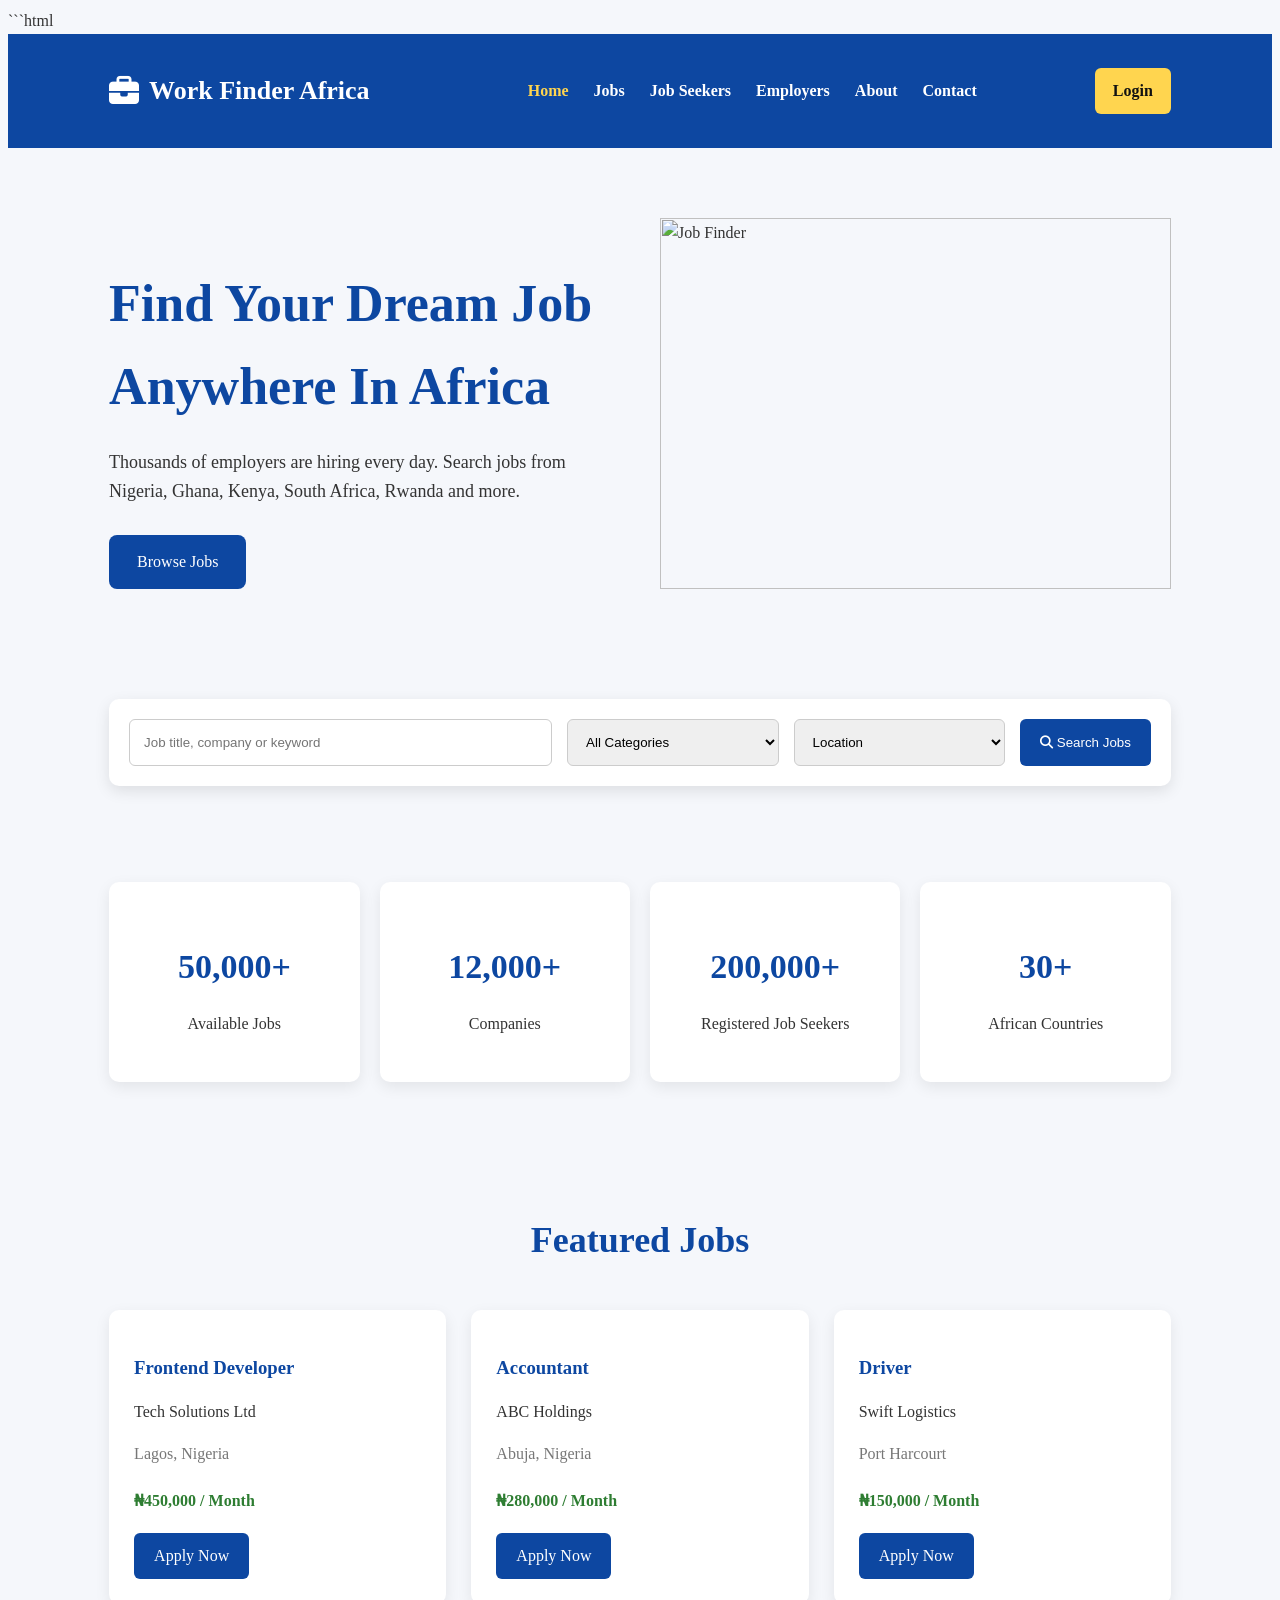
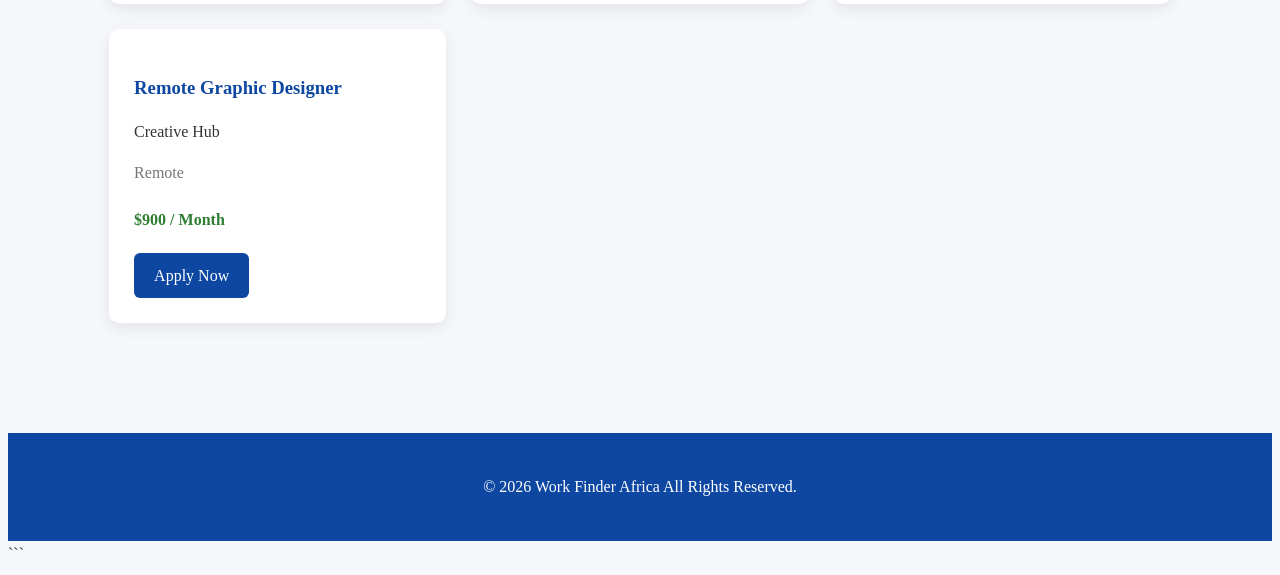
==== index.html @ f165916e "Create index.html" ====
```html
<!DOCTYPE html>
<html lang="en">
<head>
<meta charset="UTF-8">
<meta name="viewport" content="width=device-width, initial-scale=1.0">
<title>Work Finder Africa | Find Jobs Across Africa</title>

<link rel="stylesheet" href="css/style.css">
<link rel="stylesheet"
href="https://cdnjs.cloudflare.com/ajax/libs/font-awesome/6.5.2/css/all.min.css">

</head>

<body>

<!-- Navigation -->

<header>

<div class="logo">
<i class="fa-solid fa-briefcase"></i>
<h2>Work Finder Africa</h2>
</div>

<nav>

<ul>

<li><a href="index.html" class="active">Home</a></li>

<li><a href="jobs.html">Jobs</a></li>

<li><a href="register.html">Job Seekers</a></li>

<li><a href="employer.html">Employers</a></li>

<li><a href="about.html">About</a></li>

<li><a href="contact.html">Contact</a></li>

</ul>

</nav>

<a href="login.html" class="login-btn">
Login
</a>

</header>

<!-- Hero -->

<section class="hero">

<div class="hero-text">

<h1>
Find Your Dream Job Anywhere In Africa
</h1>

<p>

Thousands of employers are hiring every day.

Search jobs from Nigeria, Ghana, Kenya, South Africa,
Rwanda and more.

</p>

<a href="jobs.html" class="hero-btn">
Browse Jobs
</a>

</div>

<div class="hero-image">

<img src="images/hero-job.png"
alt="Job Finder">

</div>

</section>

<!-- Search -->

<section class="search-box">

<form>

<input
type="text"
placeholder="Job title, company or keyword">

<select>

<option>All Categories</option>

<option>IT & Software</option>

<option>Driving</option>

<option>Engineering</option>

<option>Healthcare</option>

<option>Banking</option>

<option>Remote Jobs</option>

<option>Teaching</option>

<option>Construction</option>

<option>Security</option>

<option>Hospitality</option>

</select>

<select>

<option>Location</option>

<option>Nigeria</option>

<option>Ghana</option>

<option>Kenya</option>

<option>South Africa</option>

<option>Rwanda</option>

<option>Uganda</option>

</select>

<button type="submit">

<i class="fa-solid fa-search"></i>

Search Jobs

</button>

</form>

</section>

<!-- Statistics -->

<section class="stats">

<div class="stat-card">

<h2>50,000+</h2>

<p>Available Jobs</p>

</div>

<div class="stat-card">

<h2>12,000+</h2>

<p>Companies</p>

</div>

<div class="stat-card">

<h2>200,000+</h2>

<p>Registered Job Seekers</p>

</div>

<div class="stat-card">

<h2>30+</h2>

<p>African Countries</p>

</div>

</section>

<!-- Featured Jobs -->

<section class="featured">

<h2>Featured Jobs</h2>

<div class="job-grid">

<div class="job-card">

<h3>Frontend Developer</h3>

<p>Tech Solutions Ltd</p>

<span>Lagos, Nigeria</span>

<h4>₦450,000 / Month</h4>

<a href="apply.html">
Apply Now
</a>

</div>

<div class="job-card">

<h3>Accountant</h3>

<p>ABC Holdings</p>

<span>Abuja, Nigeria</span>

<h4>₦280,000 / Month</h4>

<a href="apply.html">
Apply Now
</a>

</div>

<div class="job-card">

<h3>Driver</h3>

<p>Swift Logistics</p>

<span>Port Harcourt</span>

<h4>₦150,000 / Month</h4>

<a href="apply.html">
Apply Now
</a>

</div>

<div class="job-card">

<h3>Remote Graphic Designer</h3>

<p>Creative Hub</p>

<span>Remote</span>

<h4>$900 / Month</h4>

<a href="apply.html">
Apply Now
</a>

</div>

</div>

</section>

<footer>

<p>

© 2026 Work Finder Africa

All Rights Reserved.

</p>

</footer>

<script src="js/app.js"></script>

</body>

</html>
```
---- css/style.css ----
```css
/* ===========================
   Work Finder Africa
   style.css
=========================== */

*{
    margin:0;
    padding:0;
    box-sizing:border-box;
    font-family:Arial, Helvetica, sans-serif;
}

body{
    background:#f5f7fb;
    color:#333;
    line-height:1.6;
}

/* Header */

header{
    background:#0d47a1;
    color:#fff;
    padding:15px 8%;
    display:flex;
    justify-content:space-between;
    align-items:center;
    position:sticky;
    top:0;
    z-index:1000;
}

.logo{
    display:flex;
    align-items:center;
    gap:10px;
}

.logo h2{
    font-size:26px;
}

.logo i{
    font-size:30px;
}

nav ul{
    display:flex;
    list-style:none;
    gap:25px;
}

nav ul li a{
    color:#fff;
    text-decoration:none;
    font-weight:bold;
    transition:.3s;
}

nav ul li a:hover,
nav ul li a.active{
    color:#ffd54f;
}

.login-btn{
    text-decoration:none;
    background:#ffd54f;
    color:#111;
    padding:10px 18px;
    border-radius:6px;
    font-weight:bold;
}

/* Hero */

.hero{
    display:grid;
    grid-template-columns:repeat(auto-fit,minmax(320px,1fr));
    align-items:center;
    padding:70px 8%;
    gap:40px;
}

.hero h1{
    font-size:52px;
    color:#0d47a1;
    margin-bottom:20px;
}

.hero p{
    font-size:18px;
    margin-bottom:30px;
}

.hero-btn{
    display:inline-block;
    background:#0d47a1;
    color:#fff;
    padding:14px 28px;
    text-decoration:none;
    border-radius:8px;
    transition:.3s;
}

.hero-btn:hover{
    background:#1565c0;
}

.hero-image img{
    width:100%;
}

/* Search Box */

.search-box{
    padding:40px 8%;
}

.search-box form{
    background:#fff;
    padding:20px;
    border-radius:10px;
    box-shadow:0 5px 15px rgba(0,0,0,.1);
    display:grid;
    grid-template-columns:2fr 1fr 1fr auto;
    gap:15px;
}

.search-box input,
.search-box select{
    padding:14px;
    border:1px solid #ccc;
    border-radius:6px;
}

.search-box button{
    background:#0d47a1;
    color:#fff;
    border:none;
    padding:14px 20px;
    border-radius:6px;
    cursor:pointer;
}

.search-box button:hover{
    background:#1565c0;
}

/* Statistics */

.stats{
    display:grid;
    grid-template-columns:repeat(auto-fit,minmax(220px,1fr));
    gap:20px;
    padding:40px 8%;
}

.stat-card{
    background:#fff;
    padding:30px;
    text-align:center;
    border-radius:10px;
    box-shadow:0 5px 15px rgba(0,0,0,.08);
}

.stat-card h2{
    color:#0d47a1;
    font-size:34px;
    margin-bottom:10px;
}

/* Featured Jobs */

.featured{
    padding:60px 8%;
}

.featured h2{
    text-align:center;
    color:#0d47a1;
    margin-bottom:40px;
    font-size:36px;
}

.job-grid{
    display:grid;
    grid-template-columns:repeat(auto-fit,minmax(260px,1fr));
    gap:25px;
}

.job-card{
    background:#fff;
    padding:25px;
    border-radius:10px;
    box-shadow:0 5px 15px rgba(0,0,0,.08);
    transition:.3s;
}

.job-card:hover{
    transform:translateY(-6px);
}

.job-card h3{
    color:#0d47a1;
    margin-bottom:10px;
}

.job-card span{
    display:block;
    margin:10px 0;
    color:#777;
}

.job-card h4{
    color:#2e7d32;
    margin-bottom:20px;
}

.job-card a{
    display:inline-block;
    text-decoration:none;
    background:#0d47a1;
    color:#fff;
    padding:10px 20px;
    border-radius:6px;
}

.job-card a:hover{
    background:#1565c0;
}

/* Footer */

footer{
    background:#0d47a1;
    color:#fff;
    text-align:center;
    padding:25px;
    margin-top:50px;
}

/* Mobile */

@media(max-width:900px){

header{
    flex-direction:column;
    gap:15px;
}

nav ul{
    flex-wrap:wrap;
    justify-content:center;
}

.search-box form{
    grid-template-columns:1fr;
}

.hero h1{
    font-size:38px;
}

}
```
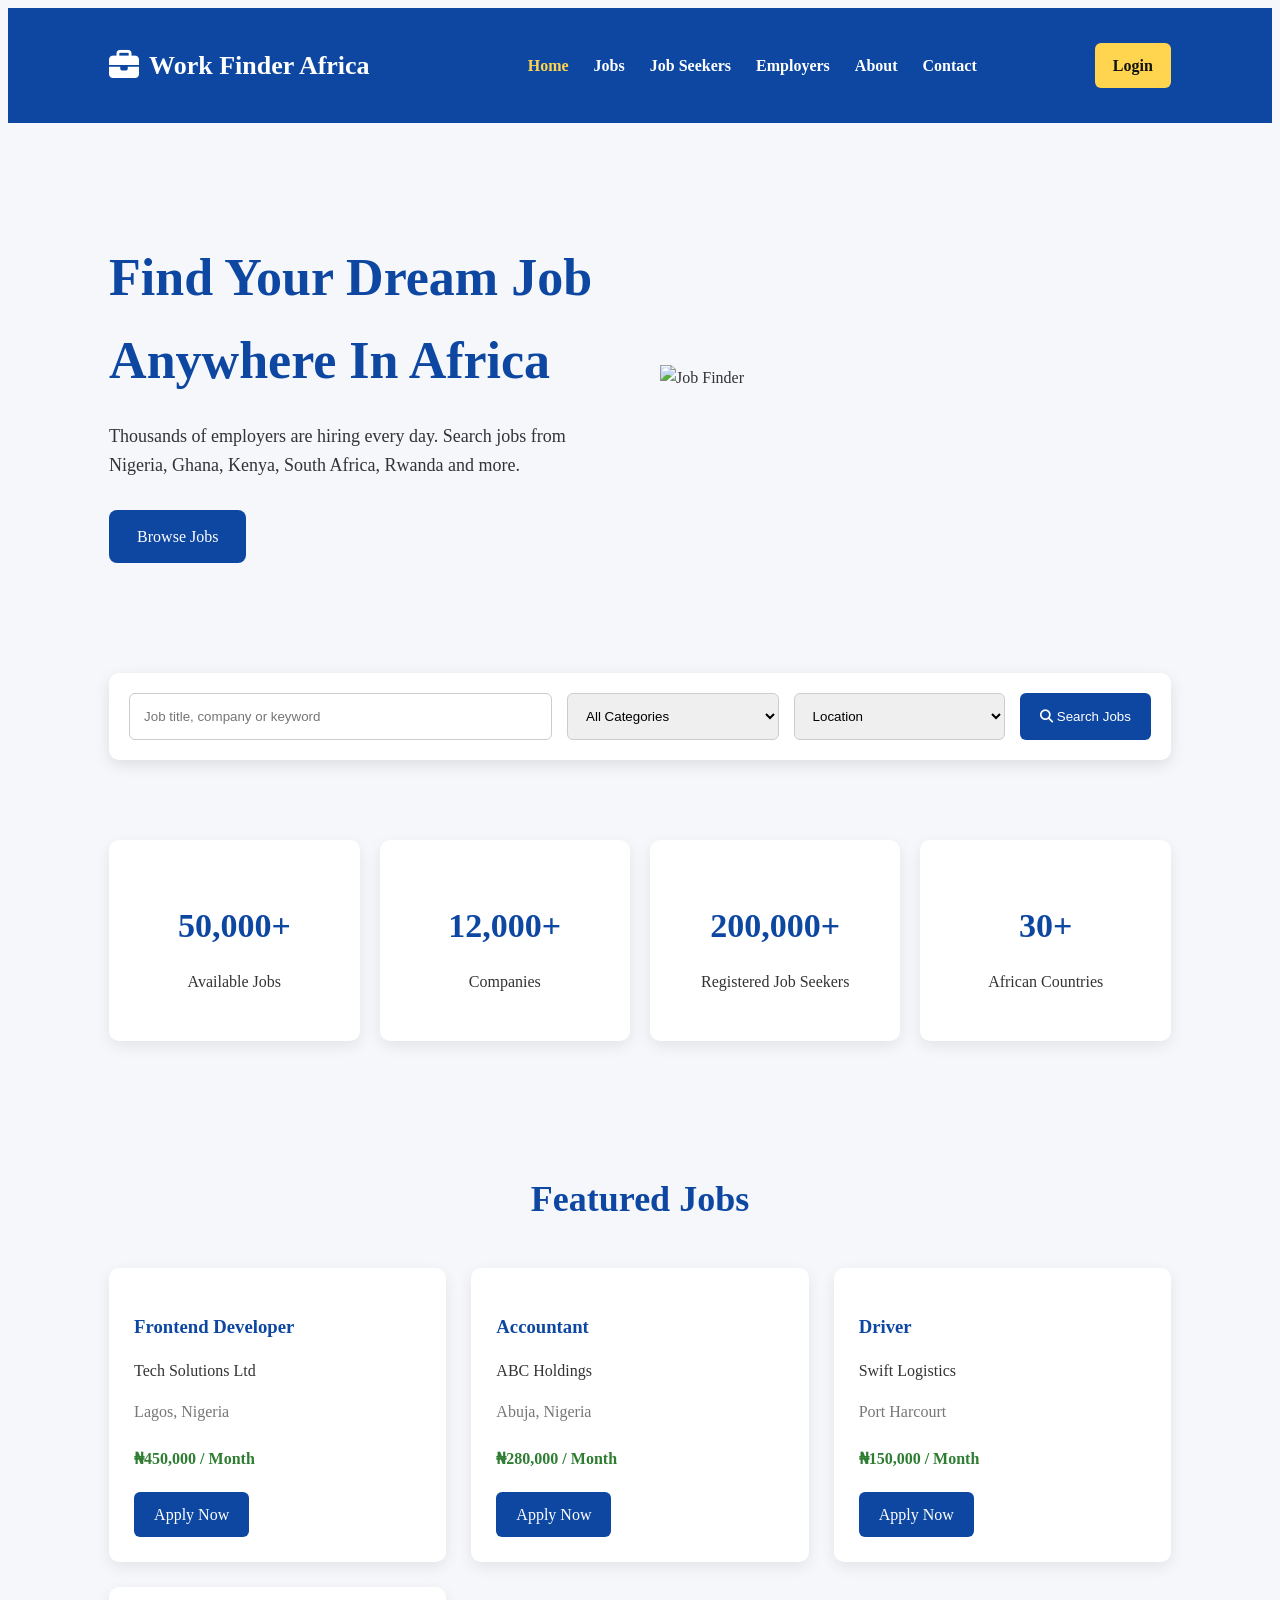
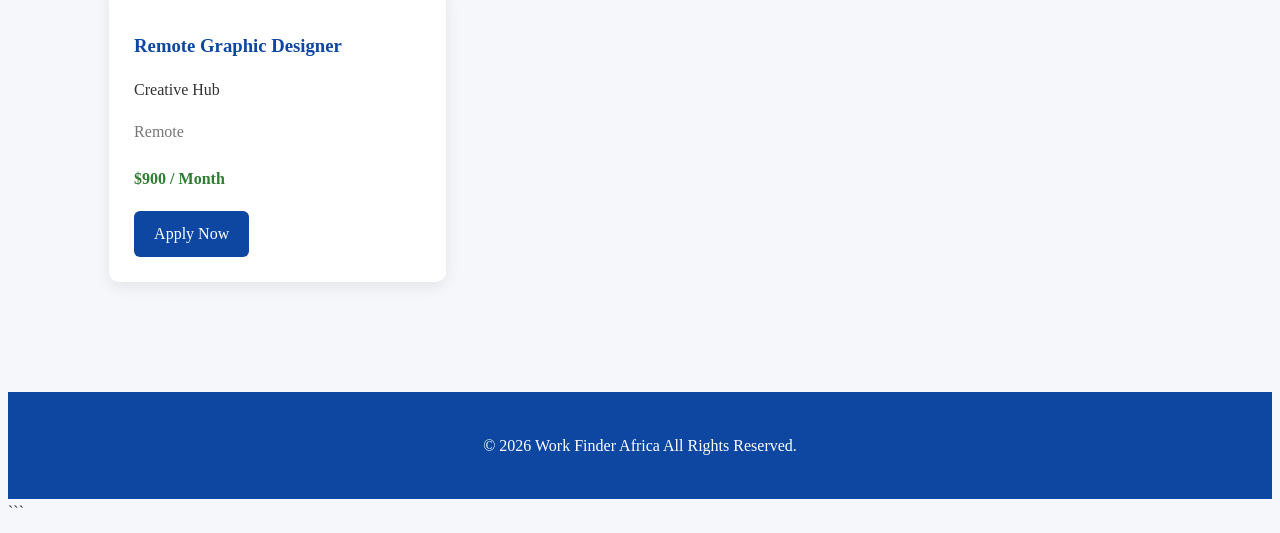
==== commit 1a1f7be1: "Update index.html" ====
--- a/index.html
+++ b/index.html
@@ -1,4 +1,3 @@
-```html
 <!DOCTYPE html>
 <html lang="en">
 <head>
